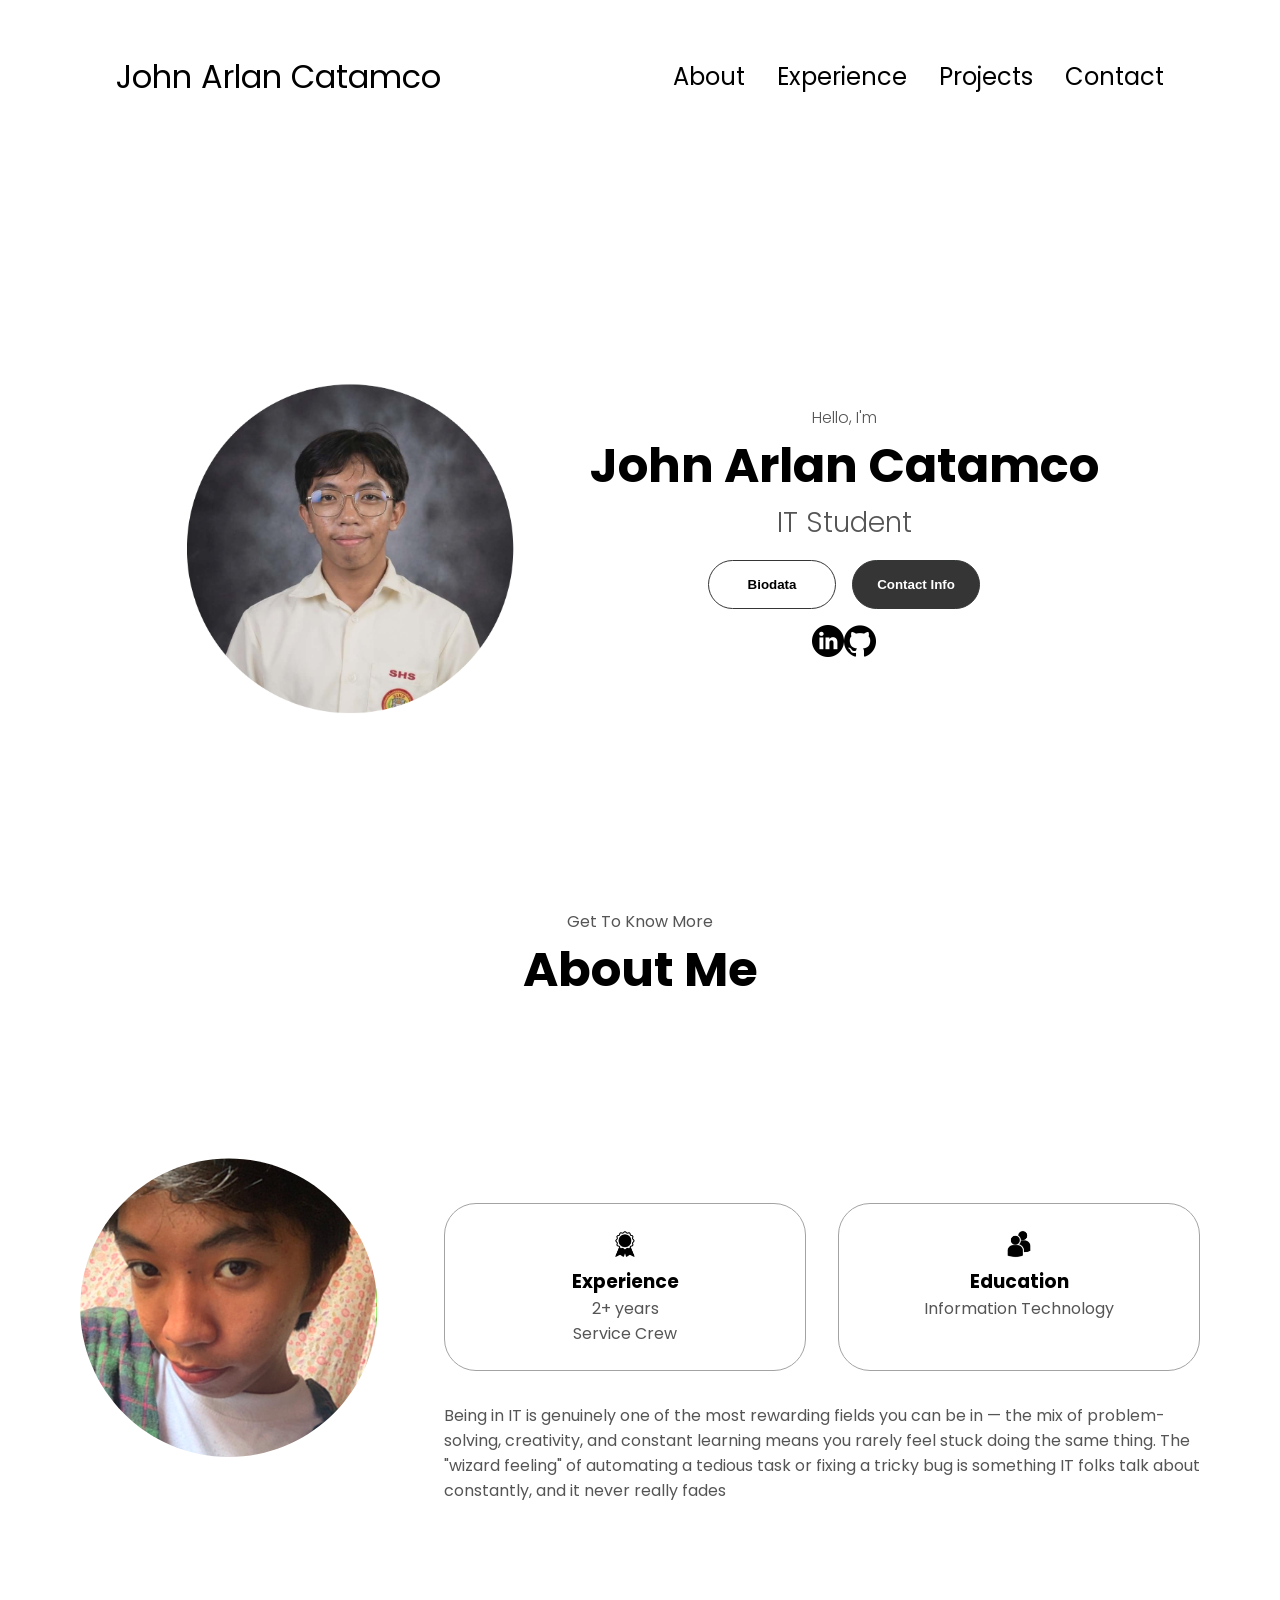
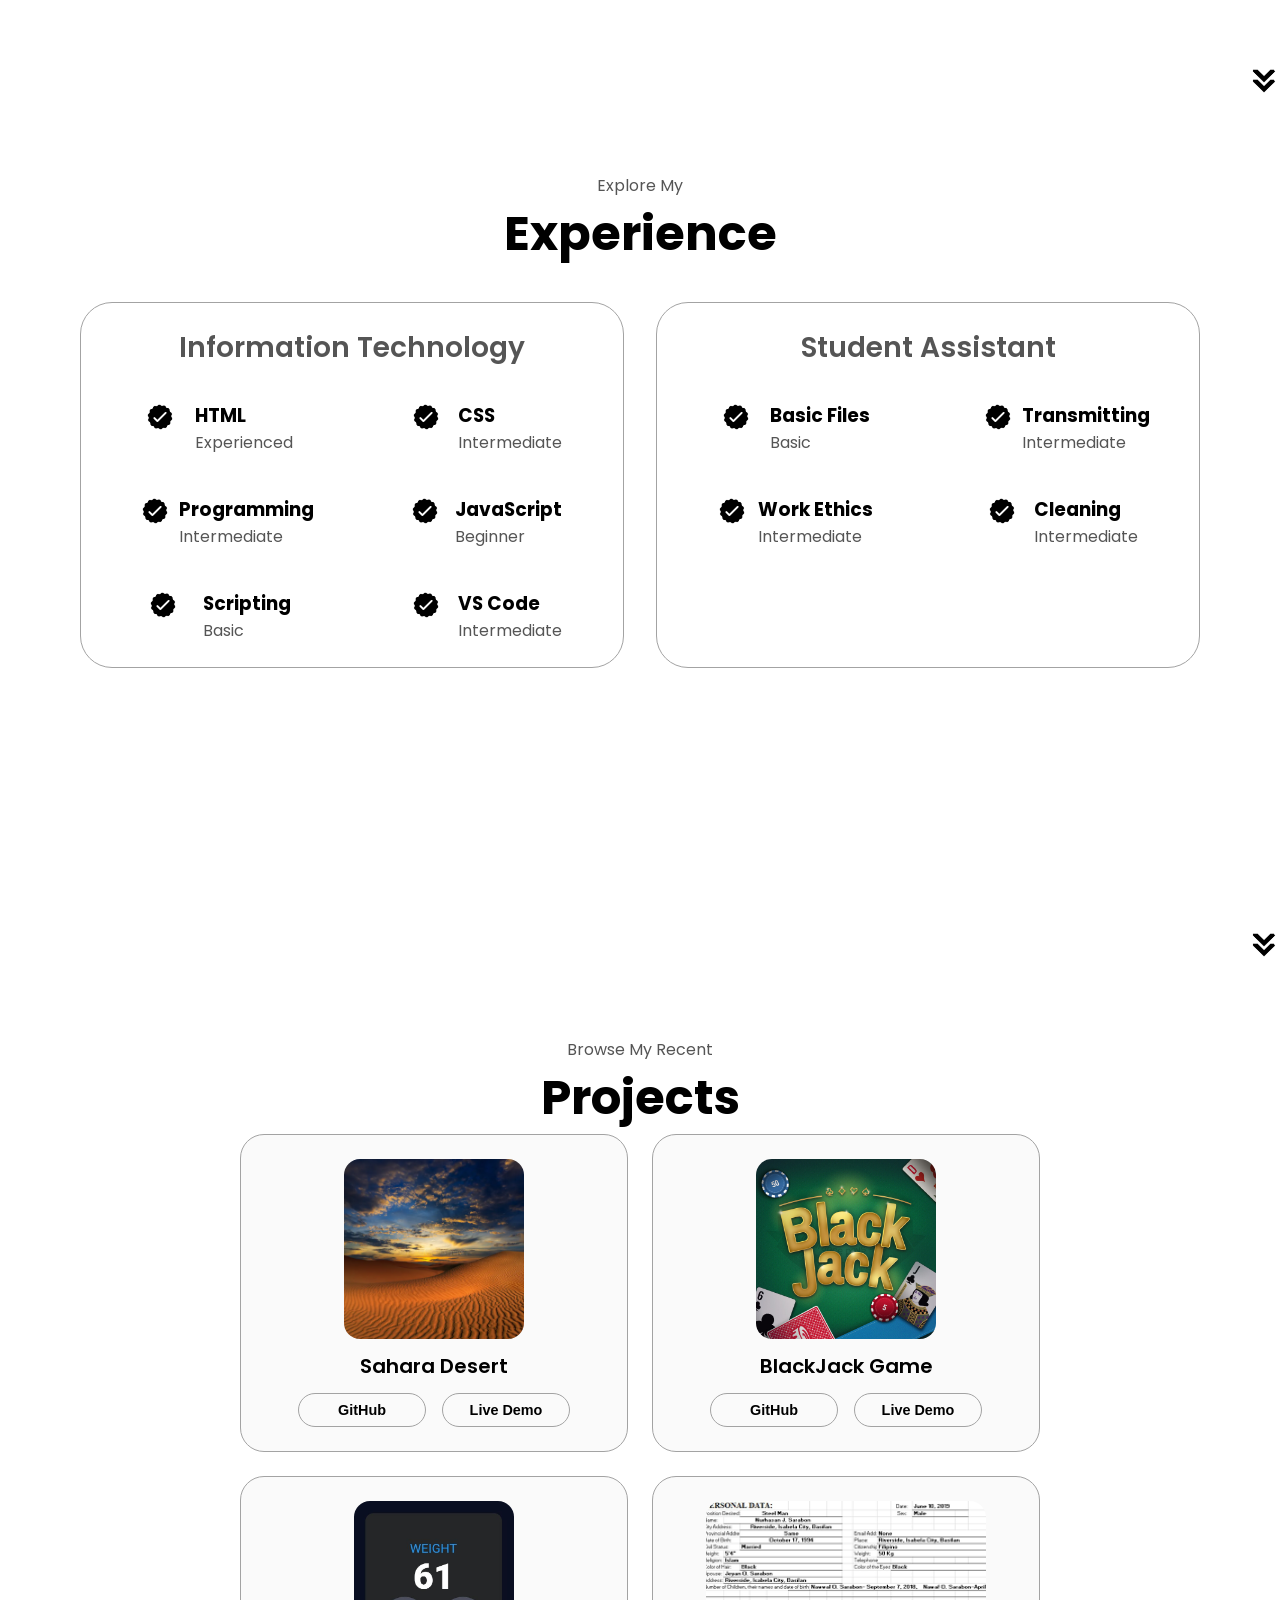
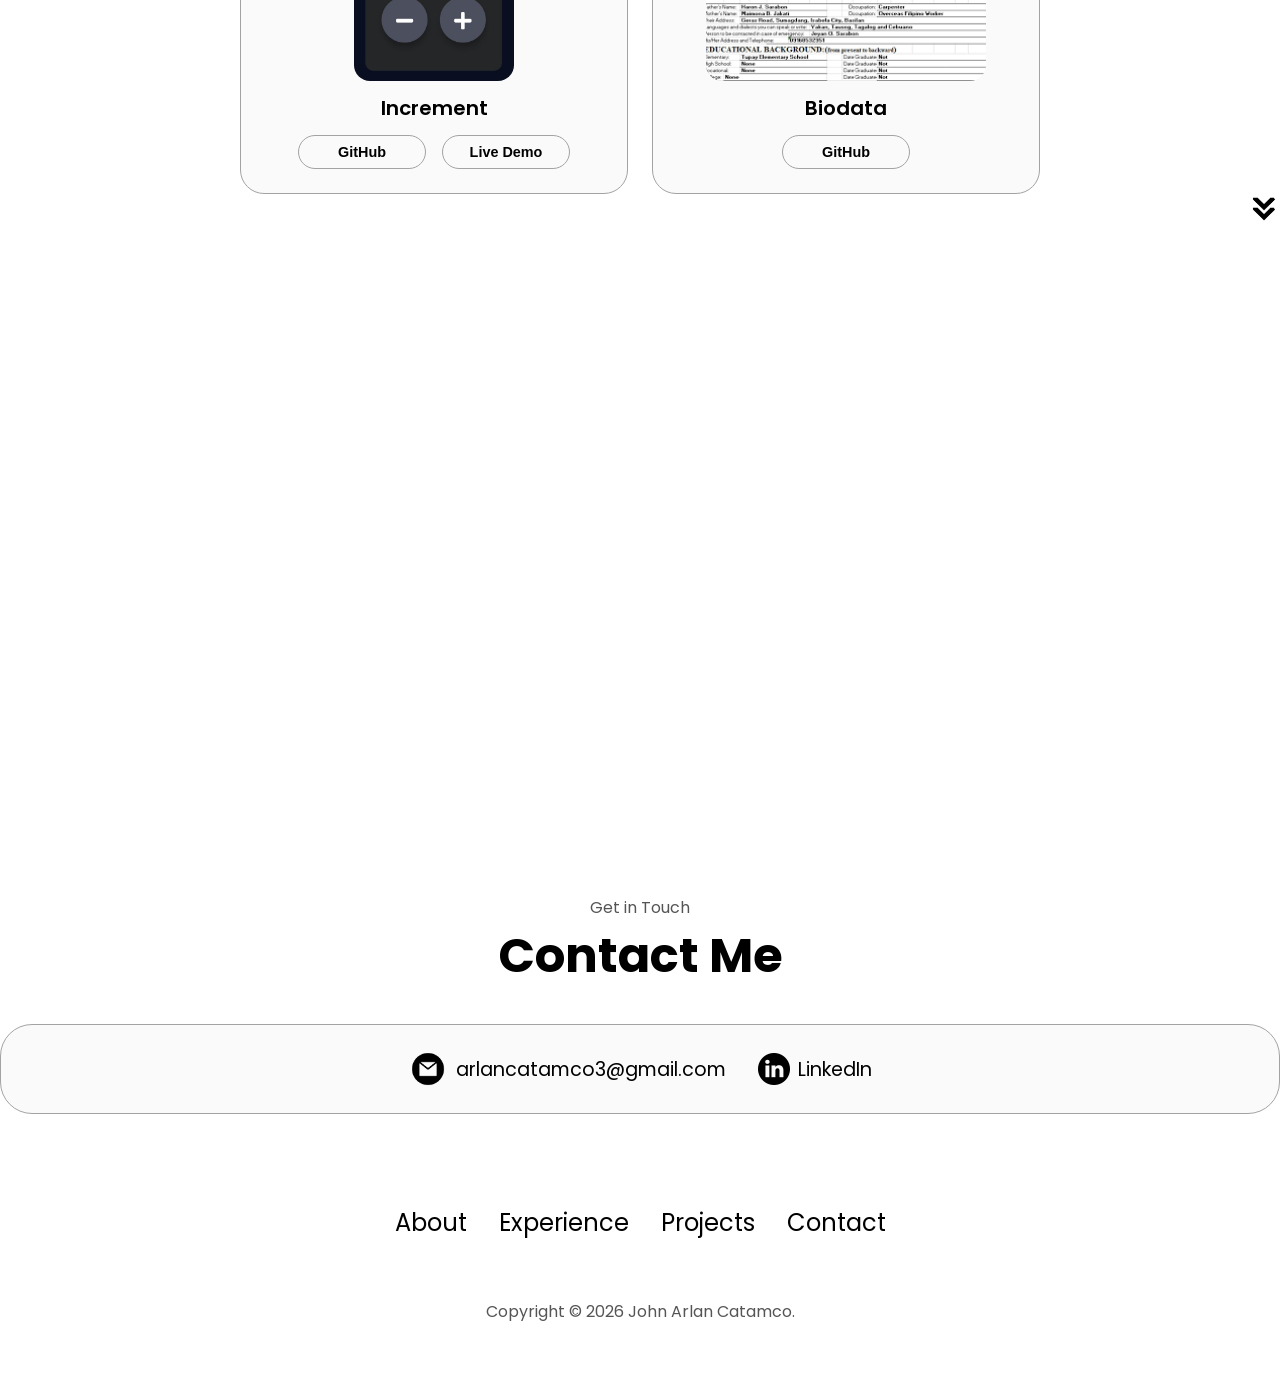
==== index.html @ 0fccc4b4 "finished web" ====
<!DOCTYPE html>
<html lang="en">
  <head>
    <meta charset="UTF-8" />
    <meta http-equiv="X-UA-Compatible" content="IE=edge" />
    <meta name="viewport" content="width=device-width, initial-scale=1.0" />
    <title>My Portfolio</title>
    <link rel="stylesheet" href="style.css" />
    <link rel="stylesheet" href="mediaqueries.css" />
  </head>
  <body>
    <nav id="desktop-nav">
      <div class="logo">John Arlan Catamco</div>
      <div>
        <ul class="nav-links">
          <li><a href="#about">About</a></li>
          <li><a href="#experience">Experience</a></li>
          <li><a href="#projects">Projects</a></li>
          <li><a href="#contact">Contact</a></li>
        </ul>
      </div>
    </nav>
    <nav id="hamburger-nav">
      <div class="logo">John Arlan Catamco</div>
      <div class="hamburger-menu">
        <div class="hamburger-icon" onclick="toggleMenu()">
          <span></span>
          <span></span>
          <span></span>
        </div>
        <div class="menu-links">
          <li><a href="#about" onclick="toggleMenu()">About</a></li>
          <li><a href="#experience" onclick="toggleMenu()">Experience</a></li>
          <li><a href="#projects" onclick="toggleMenu()">Projects</a></li>
          <li><a href="#contact" onclick="toggleMenu()">Contact</a></li>
        </div>
      </div>
    </nav>
    <section id="profile">
      <div class="section__pic-container">
        <img src="./assets/profile-pic.png" alt="John Doe profile picture" />
      </div>
      <div class="section__text">
        <p class="section__text__p1">Hello, I'm</p>
        <h1 class="title">John Arlan Catamco</h1>
        <p class="section__text__p2">IT Student</p>
        <div class="btn-container">
          <button
            class="btn btn-color-2"
            onclick="window.open('./assets/resume-example.pdf')"
          >
            Biodata
          </button>
          <button class="btn btn-color-1" onclick="location.href='./#contact'">
            Contact Info
          </button>
        </div>
        <div id="socials-container">
          <img
            src="./assets/linkedin.png"
            alt="My LinkedIn profile"
            class="icon"
            onclick="location.href='https://linkedin.com/'"
          />
          <img
            src="./assets/github.png"
            alt="My Github profile"
            class="icon"
            onclick="location.href='https://github.com/'" />
        </div>
        </div>
       </section>
    <section id="about">
      <p class="section__text__p1">Get To Know More</p>
      <h1 class="title">About Me</h1>
      <div class="section-container">
        <div class="section__pic-container">
          <img
            src="./assets/about-pic.png"
            alt="Profile picture"
            class="about-pic"
    />
        </div>
        <div class="about-details-container">
          <div class="about-containers">
            <div class="details-container">
              <img
                src="./assets/experience.png"
                alt="Experience icon"
                class="icon"
              />
              <h3>Experience</h3>
              <p>2+ years <br />Service Crew</p>
            </div>
            <div class="details-container">
              <img
                src="./assets/education.png"
                alt="Education icon"
                class="icon"
              />
              <h3>Education</h3>
              <p>Information Technology<br /></p>
            </div>
          </div>
          <div class="text-container">
            <p>
              Being in IT is genuinely one of the most rewarding fields you can be in — the mix of problem-solving, creativity, and constant learning means you rarely feel stuck doing the same thing. The "wizard feeling" of automating a tedious task or fixing a tricky bug is something IT folks talk about constantly, and it never really fades
            </p>
          </div>
        </div>
      </div>
      <img
        src="./assets/arrow.png"
        alt="Arrow icon"
        class="icon arrow"
        onclick="location.href='./#experience'"
      />
   </section>
<section id="experience">
  <p class="section__text__p1">Explore My</p>
  <h1 class="title">Experience</h1>
  <div class="experience-details-container">
    <div class="about-containers">
      <div class="details-container">
        <h2 class="experience-sub-title">Information Technology</h2>
        <div class="article-container">
          <article>
            <img src="./assets/checkmark.png" alt="Experience icon" class="icon" />
            <div><h3>HTML</h3><p>Experienced</p></div>
          </article>
          <article>
            <img src="./assets/checkmark.png" alt="Experience icon" class="icon" />
            <div><h3>CSS</h3><p>Intermediate</p></div>
          </article>
          <article>
            <img src="./assets/checkmark.png" alt="Experience icon" class="icon" />
            <div><h3>Programming</h3><p>Intermediate</p></div>
          </article>
          <article>
            <img src="./assets/checkmark.png" alt="Experience icon" class="icon" />
            <div><h3>JavaScript</h3><p>Beginner</p></div>
          </article>
          <article>
            <img src="./assets/checkmark.png" alt="Experience icon" class="icon" />
            <div><h3>Scripting</h3><p>Basic</p></div>
          </article>
          <article>
            <img src="./assets/checkmark.png" alt="Experience icon" class="icon" />
            <div><h3>VS Code</h3><p>Intermediate</p></div>
          </article>
        </div>
      </div>
      <div class="details-container">
        <h2 class="experience-sub-title">Student Assistant</h2>
        <div class="article-container">
          <article>
            <img src="./assets/checkmark.png" alt="Experience icon" class="icon" />
            <div><h3>Basic Files</h3><p>Basic</p></div>
          </article>
          <article>
            <img src="./assets/checkmark.png" alt="Experience icon" class="icon" />
            <div><h3>Transmitting</h3><p>Intermediate</p></div>
          </article>
          <article>
            <img src="./assets/checkmark.png" alt="Experience icon" class="icon" />
            <div><h3>Work Ethics</h3><p>Intermediate</p></div>
          </article>
          <article>
            <img src="./assets/checkmark.png" alt="Experience icon" class="icon" />
            <div><h3>Cleaning</h3><p>Intermediate</p></div>
          </article>
        </div>
      </div>
    </div>
  </div>
  <img
    src="./assets/arrow.png"
    alt="Arrow icon"
    class="icon arrow"
    onclick="location.href='./#projects'"
  />
</section>

<section id="projects">
    <p class="section__text__p1">Browse My Recent</p>
    <h1 class="title">Projects</h1>
    <div class="experience-details-container">
      <div class="about-containers">

        <!-- Project 1 -->
        <div class="details-container color-container">
          <div class="article-container">
            <img src="./assets/project-1.png" alt="Sahara Desert" class="project-img" />
          </div>
          <h2 class="experience-sub-title project-title">Sahara Desert</h2>
          <div class="btn-container">
            <button class="btn btn-color-2 project-btn" onclick="window.open('https://github.com/arlancatamco-commits/sahara-html')">
              GitHub
            </button>
            <button class="btn btn-color-2 project-btn" onclick="window.open('https://fluffy-monstera-31f4c3.netlify.app/')">
              Live Demo
            </button>
          </div>
        </div>

        <!-- Project 2 -->
        <div class="details-container color-container">
          <div class="article-container">
            <img src="./assets/project-2.png" alt="Project 2" class="project-img" />
          </div>
          <h2 class="experience-sub-title project-title">BlackJack Game</h2>
          <div class="btn-container">
            <button class="btn btn-color-2 project-btn" onclick="window.open('https://github.com/arlancatamco-commits/black-jack-html')">
              GitHub
            </button>
            <button class="btn btn-color-2 project-btn" onclick="window.open('https://chimerical-stardust-5b5863.netlify.app/')">
              Live Demo
            </button>
          </div>
        </div>

        <!-- Project 3 -->
        <div class="details-container color-container">
          <div class="article-container">
            <img src="./assets/project-3.png" alt="Project 3" class="project-img" />
          </div>
          <h2 class="experience-sub-title project-title">Increment</h2>
          <div class="btn-container">
            <button class="btn btn-color-2 project-btn" onclick="window.open('https://github.com/arlancatamco-commits/incremental-html')">
              GitHub
            </button>
            <button class="btn btn-color-2 project-btn" onclick="window.open('https://genuine-phoenix-9b6aa0.netlify.app/')">
              Live Demo
            </button>
          </div>
        </div>

        <!-- Project 4 -->
        <div class="details-container color-container">
          <div class="article-container">
            <img src="./assets/project-4.png" alt="Sahara Desert Copy" class="project-img" />
          </div>
          <h2 class="experience-sub-title project-title">Biodata</h2>
          <div class="btn-container">
            <button class="btn btn-color-2 project-btn" onclick="window.open('https://github.com/arlancatamco-commits/mybiodata-html')">
              GitHub
            </button>
      </div>
    </div>
    <img src="./assets/arrow.png" alt="Arrow icon" class="icon arrow" onclick="location.href='./#contact'" />
  </section>

  <!-- CONTACT SECTION -->
  <section id="contact">
  </section>
    <p class="section__text__p1">Get in Touch</p>
    <h1 class="title">Contact Me</h1>
    <div class="contact-info-upper-container">
      <div class="contact-info-container">
        <img src="./assets/email.png" alt="Email icon" class="icon contact-icon email-icon" />
        <p><a href="mailto:arlancatamco3@gmail.com">arlancatamco3@gmail.com</a></p>
      </div>
      <div class="contact-info-container">
        <img src="./assets/linkedin.png" alt="LinkedIn icon" class="icon contact-icon" />
        <p><a href="https://www.linkedin.com" target="_blank" rel="noopener noreferrer">LinkedIn</a></p>
      </div>
    </div>
  </section>

  <!-- FOOTER -->
  <footer>
    <nav>
      <div class="nav-links-container">
        <ul class="nav-links">
          <li><a href="#about">About</a></li>
          <li><a href="#experience">Experience</a></li>
          <li><a href="#projects">Projects</a></li>
          <li><a href="#contact">Contact</a></li>
        </ul>
      </div>
    </nav>
    <p>Copyright &#169; 2026 John Arlan Catamco.</p>
  </footer>

  <script src="script.js"></script>
</body>
</html>
---- style.css ----
/* GENERAL */

@import url("https://fonts.googleapis.com/css2?family=Poppins:wght@300;400;500;600&display=swap");

* {
  margin: 0;
  padding: 0;
  box-sizing: border-box; /* Added to keep paddings from breaking layouts */
}

body {
  font-family: "Poppins", sans-serif;
}

html {
  scroll-behavior: smooth;
}

p {
  color: rgb(85, 85, 85);
}

/* TRANSITION */

a,
.btn {
  transition: all 300ms ease;
}

/* DESKTOP NAV */

nav,
.nav-links {
  display: flex;
}

nav {
  justify-content: space-around;
  align-items: center;
  height: 17vh;
}

.nav-links {
  gap: 2rem;
  list-style: none;
  font-size: 1.5rem;
}

a {
  color: black;
  text-decoration: none;
}

a:hover {
  color: grey;
  text-decoration: underline;
  text-underline-offset: 1rem;
  text-decoration-color: rgb(181, 181, 181);
}

.logo {
  font-size: 2rem;
}

.logo:hover {
  cursor: default;
}

/* HAMBURGER MENU */

#hamburger-nav {
  display: none;
}

.hamburger-menu {
  position: relative;
  display: inline-block;
}

.hamburger-icon {
  display: flex;
  flex-direction: column;
  justify-content: space-between;
  height: 24px;
  width: 30px;
  cursor: pointer;
}

.hamburger-icon span {
  width: 100%;
  height: 2px;
  background-color: black;
  transition: all 0.3s ease-in-out;
}

.menu-links {
  position: absolute;
  top: 100%;
  right: 0;
  background-color: white;
  width: fit-content;
  max-height: 0;
  overflow: hidden;
  transition: all 0.3s ease-in-out;
}

.menu-links a {
  display: block;
  padding: 10px;
  text-align: center;
  font-size: 1.5rem;
  color: black;
  text-decoration: none;
  transition: all 0.3s ease-in-out;
}

.menu-links li {
  list-style: none;
}

.menu-links.open {
  max-height: 300px;
}

.hamburger-icon.open span:first-child {
  transform: rotate(45deg) translate(10px, 5px);
}

.hamburger-icon.open span:nth-child(2) {
  opacity: 0;
}

.hamburger-icon.open span:last-child {
  transform: rotate(-45deg) translate(10px, -5px);
}

/* SECTIONS */

section {
  padding-top: 4vh;
  height: 96vh;
  margin: 0 5rem;
  min-height: fit-content;
}

.section-container {
  display: flex;
  gap: 4rem;
  height: 80%;
}

/* PROFILE SECTION */

#profile {
  display: flex;
  justify-content: center;
  gap: 0.5rem;
  height: 80vh;
}

.section__pic-container {
  display: flex;
  height: 400px;
  width: 400px;
  margin: auto 0;
}

.section__text {
  align-self: center;
  text-align: center;
}

.section__text p {
  font-weight: 300;
}

.section__text__p1 {
  text-align: center;
}

.section__text__p2 {
  font-size: 1.75rem;
  margin-bottom: 1rem;
}

.title {
  font-size: 3rem;
  text-align: center;
}

#socials-container {
  display: flex;
  justify-content: center;
  margin-top: 1rem;
}

/* ICONS */

.icon {
  cursor: pointer;
  height: 2rem;
}

/* BUTTONS */

.btn-container {
  display: flex;
  justify-content: center;
  gap: 1rem;
}

.btn {
  font-weight: 600;
  padding: 1rem;
  width: 8rem;
  border-radius: 2rem;
  border: none; /* Resets default browser styles */
}

.btn-color-1,
.btn-color-2 {
  border: 0.1rem solid rgb(52, 53, 53);
}

.btn-color-1:hover,
.btn-color-2:hover {
  cursor: pointer;
}

.btn-color-1,
.btn-color-2:hover {
  background: rgb(53, 53, 53);
  color: white;
}

.btn-color-1:hover {
  background: rgb(0, 0, 0);
}

.btn-color-2 {
  background: none;
}

.btn-color-2:hover {
  border: rgb(255, 255, 255) solid;
}

/* ABOUT SECTION */

#about {
  position: relative;
}

.about-containers {
  gap: 2rem;
  margin-bottom: 2rem;
  margin-top: 2rem;
}

.about-details-container {
  justify-content: center;
  flex-direction: column;
}

.about-containers,
.about-details-container {
  display: flex;
}

.about-pic {
  border-radius: 2rem;
}

.arrow {
  position: absolute;
  right: -5rem;
  bottom: 2.5rem;
}

.details-container {
  padding: 1.5rem;
  flex: 1;
  background: white;
  border-radius: 2rem;
  border: rgb(163, 163, 163) 0.1rem solid;
  text-align: center;
}

/* EXPERIENCE SECTION */

#experience {
  position: relative;
}

#experience .about-containers {
  display: flex; /* Safeguards experience columns from inheriting the project grid */
}

.experience-sub-title {
  color: rgb(85, 85, 85);
  font-weight: 600;
  font-size: 1.75rem;
  margin-bottom: 2rem;
}

.experience-details-container {
  display: flex;
  justify-content: center;
  flex-direction: column;
}

.article-container {
  display: flex;
  text-align: initial;
  flex-wrap: wrap;
  flex-direction: row;
  gap: 2.5rem;
  justify-content: space-around;
}

article {
  display: flex;
  width: 10rem;
  justify-content: space-around;
  gap: 0.5rem;
}

article .icon {
  cursor: default;
}

/* PROJECTS SECTION */

#projects {
  position: relative;
}

/* Fixed selector: Isolated grid structure explicitly to the projects grid block */
#projects .about-containers {
  display: grid;
  grid-template-columns: repeat(2, 1fr); 
  gap: 1.5rem;                          
  width: 100%;
  max-width: 800px;                      
  margin: 0 auto;                        
}

.color-container {
  border-color: rgb(163, 163, 163);
  border-style: solid; 
  border-width: 1px;   
  background: rgb(250, 250, 250);
  padding: 1.5rem;                       
  border-radius: 1.5rem;
  display: flex;
  flex-direction: column;
  align-items: center;
}

.project-img {
  border-radius: 1rem;
  width: 100%;
  max-width: 280px;                      
  height: 180px;                         
  object-fit: cover;                     
}

.project-title {
  margin: 0.75rem 0;
  font-size: 1.25rem;                     
  color: black;
  text-align: center;
}

.project-btn {
  font-size: 0.9rem;                      
  padding: 0.5rem 1rem;                  
  color: black;
  border-color: rgb(163, 163, 163);
  cursor: pointer;
}

/* Mobile Friendly layout shift */
@media screen and (max-width: 600px) {
  #projects .about-containers {
    grid-template-columns: 1fr;
    padding: 0 1rem;
  }
}

/* CONTACT */

#contact {
  display: flex;
  justify-content: center;
  flex-direction: column;
  height: 70vh;
}

.contact-info-upper-container {
  display: flex;
  justify-content: center;
  border-radius: 2rem;
  border: rgb(163, 163, 163) 0.1rem solid;
  background: rgb(250, 250, 250); /* Fixed missing 'rgb' syntax issue */
  margin: 2rem auto;
  padding: 0.5rem;
}

.contact-info-container {
  display: flex;
  align-items: center;
  justify-content: center;
  gap: 0.5rem;
  margin: 1rem;
}

.contact-info-container p {
  font-size: larger;
}

.contact-icon {
  cursor: default;
}

.email-icon {
  height: 2.5rem;
}

/* FOOTER SECTION */

footer {
  height: 26vh;
  margin: 0 1rem;
}

footer p {
  text-align: center;
}
---- mediaqueries.css ----
@media screen and (max-width: 1100px) {
  #desktop-nav {
    display: none;
  }
  #hamburger-nav {
    display: flex;
  }

}
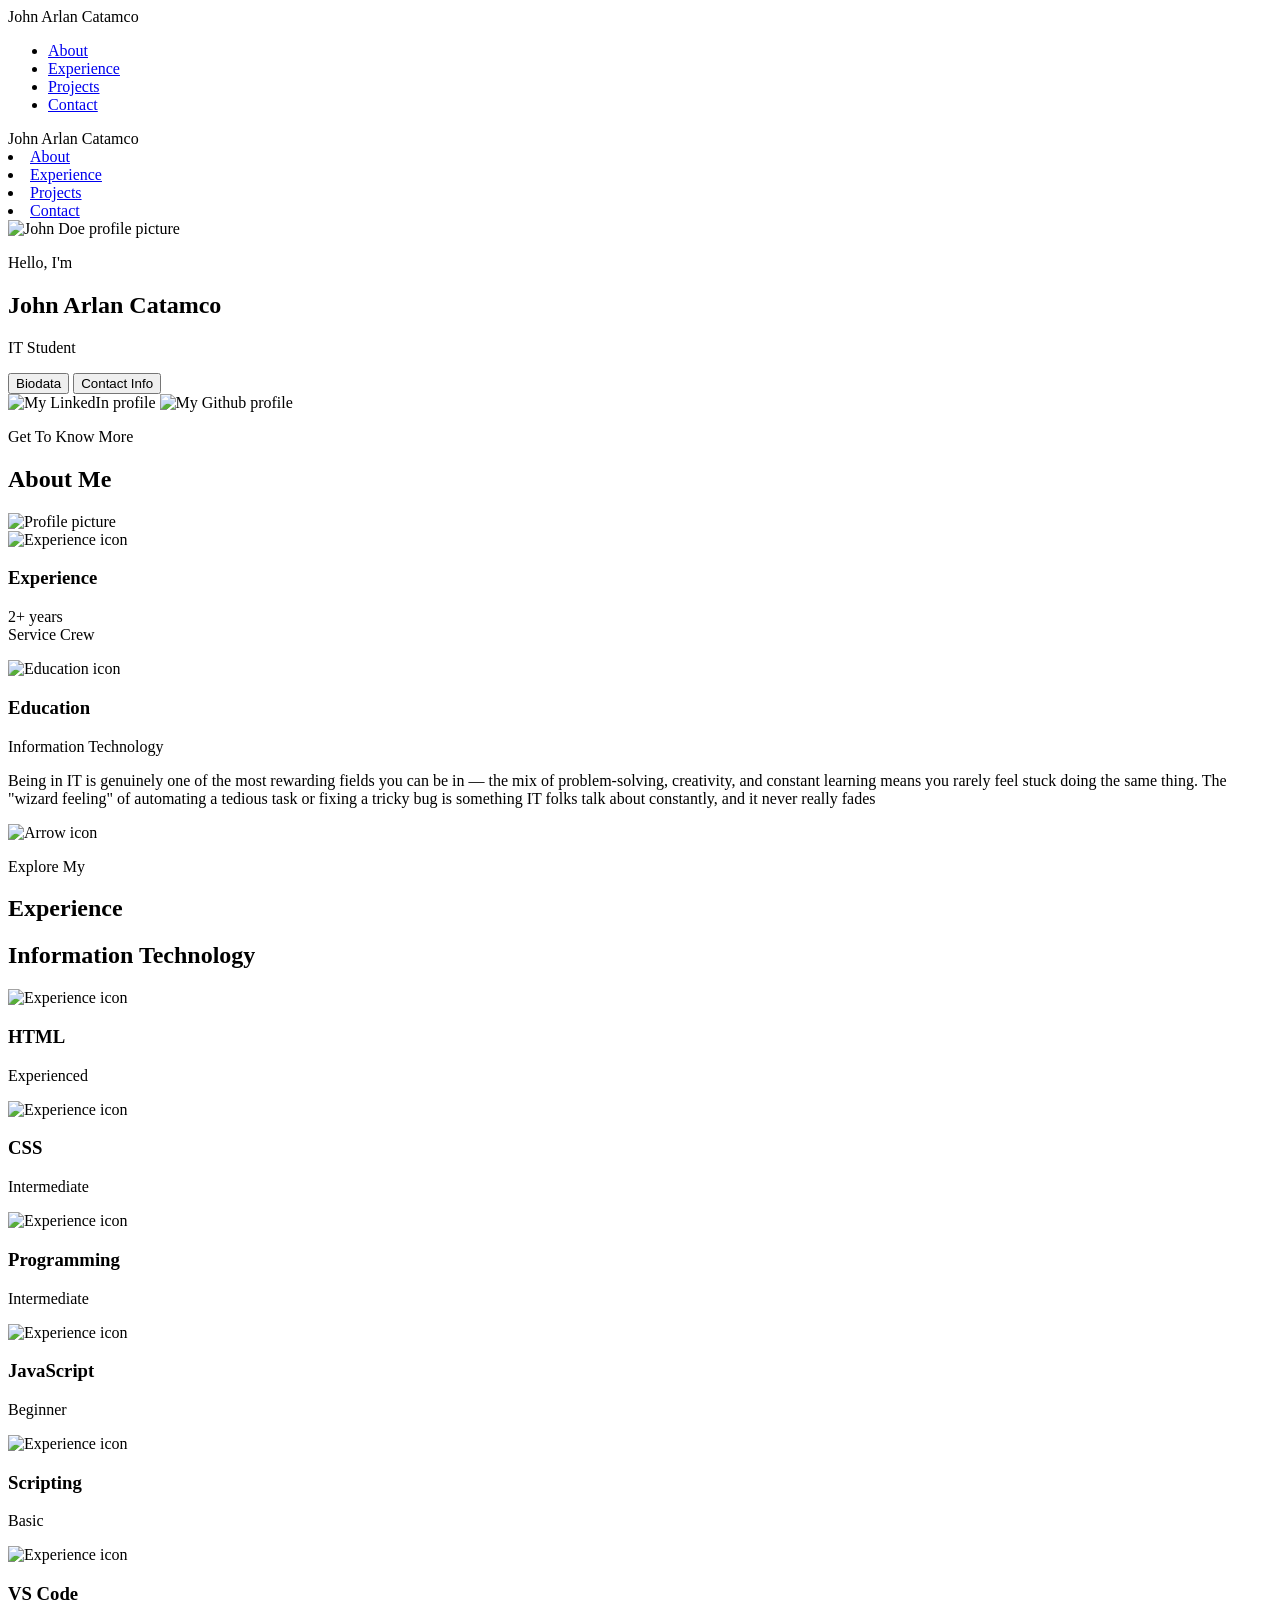
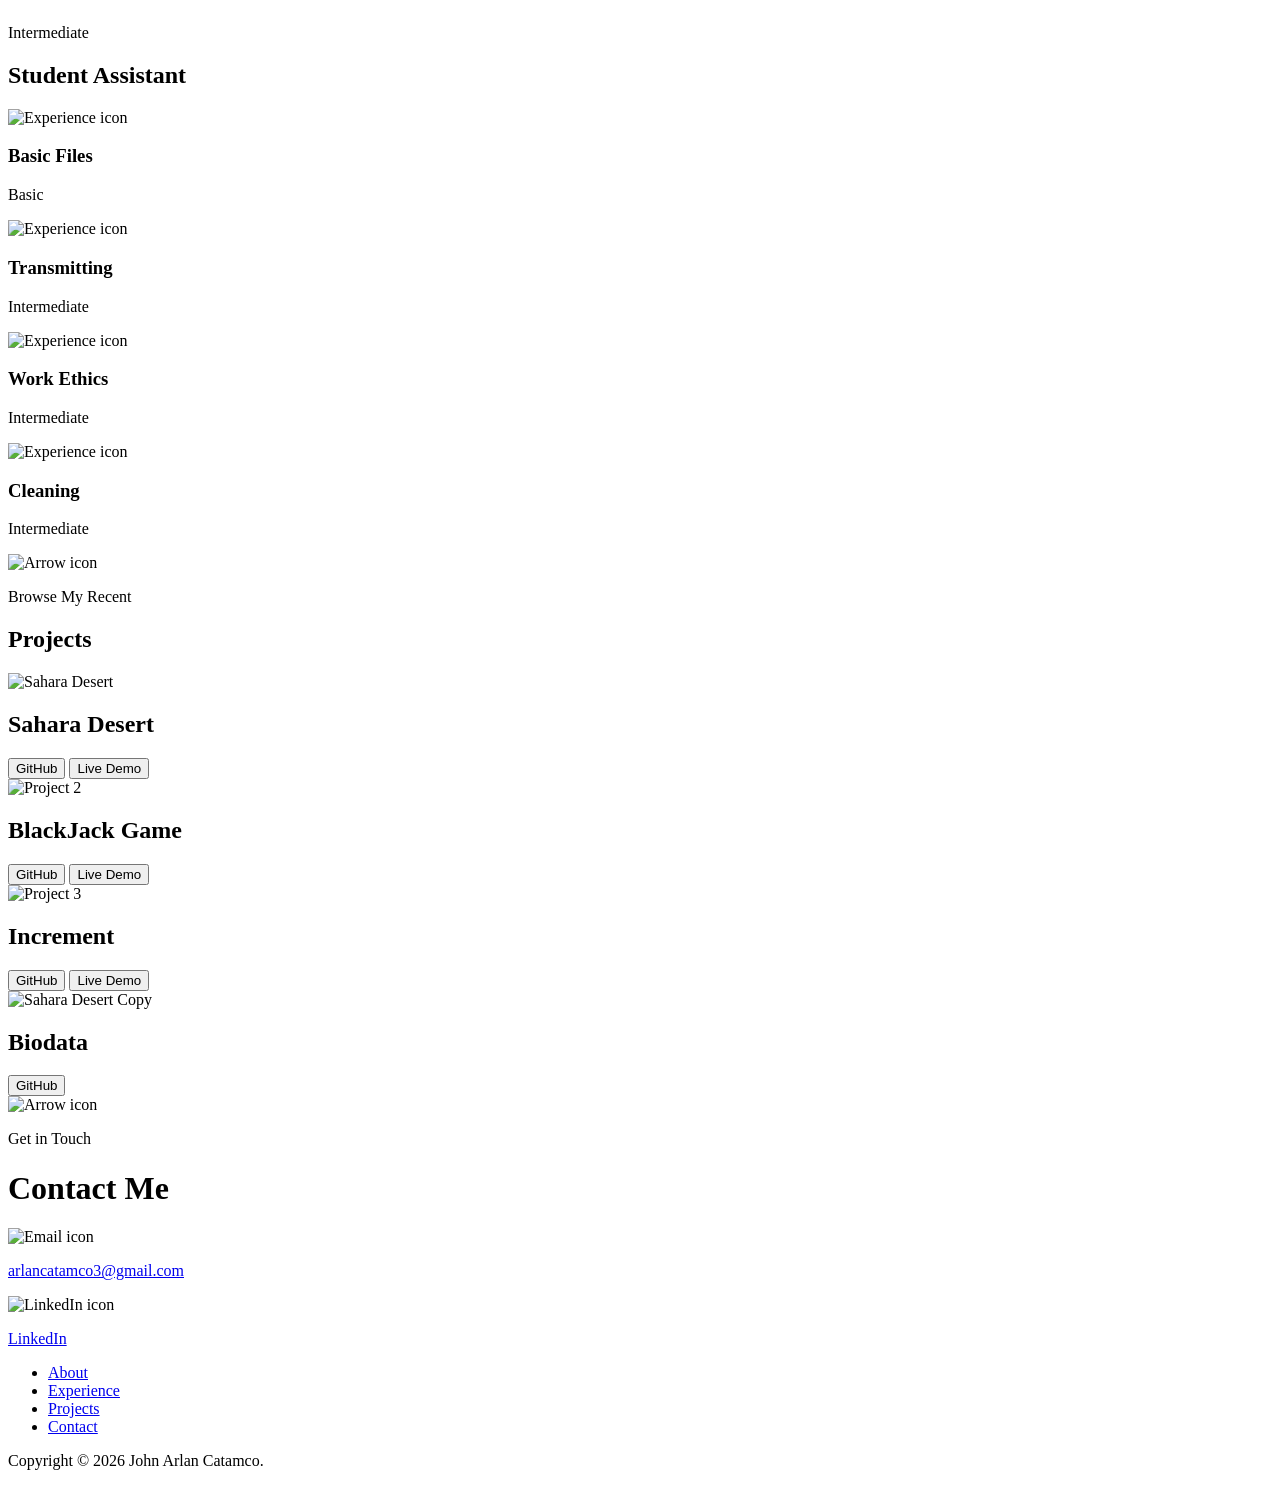
==== commit 503f63b8: "fixed website" ====
--- a/index.html
+++ b/index.html
@@ -197,7 +197,7 @@
             <button class="btn btn-color-2 project-btn" onclick="window.open('https://github.com/arlancatamco-commits/sahara-html')">
               GitHub
             </button>
-            <button class="btn btn-color-2 project-btn" onclick="window.open('https://fluffy-monstera-31f4c3.netlify.app/')">
+            <button class="btn btn-color-2 project-btn" onclick="window.open('https://sahara-html.vercel.app/')">
               Live Demo
             </button>
           </div>
@@ -213,7 +213,7 @@
             <button class="btn btn-color-2 project-btn" onclick="window.open('https://github.com/arlancatamco-commits/black-jack-html')">
               GitHub
             </button>
-            <button class="btn btn-color-2 project-btn" onclick="window.open('https://chimerical-stardust-5b5863.netlify.app/')">
+            <button class="btn btn-color-2 project-btn" onclick="window.open('https://black-jack-html.vercel.app/')">
               Live Demo
             </button>
           </div>
@@ -229,7 +229,7 @@
             <button class="btn btn-color-2 project-btn" onclick="window.open('https://github.com/arlancatamco-commits/incremental-html')">
               GitHub
             </button>
-            <button class="btn btn-color-2 project-btn" onclick="window.open('https://genuine-phoenix-9b6aa0.netlify.app/')">
+            <button class="btn btn-color-2 project-btn" onclick="window.open('https://incremental-html.vercel.app/')">
               Live Demo
             </button>
           </div>
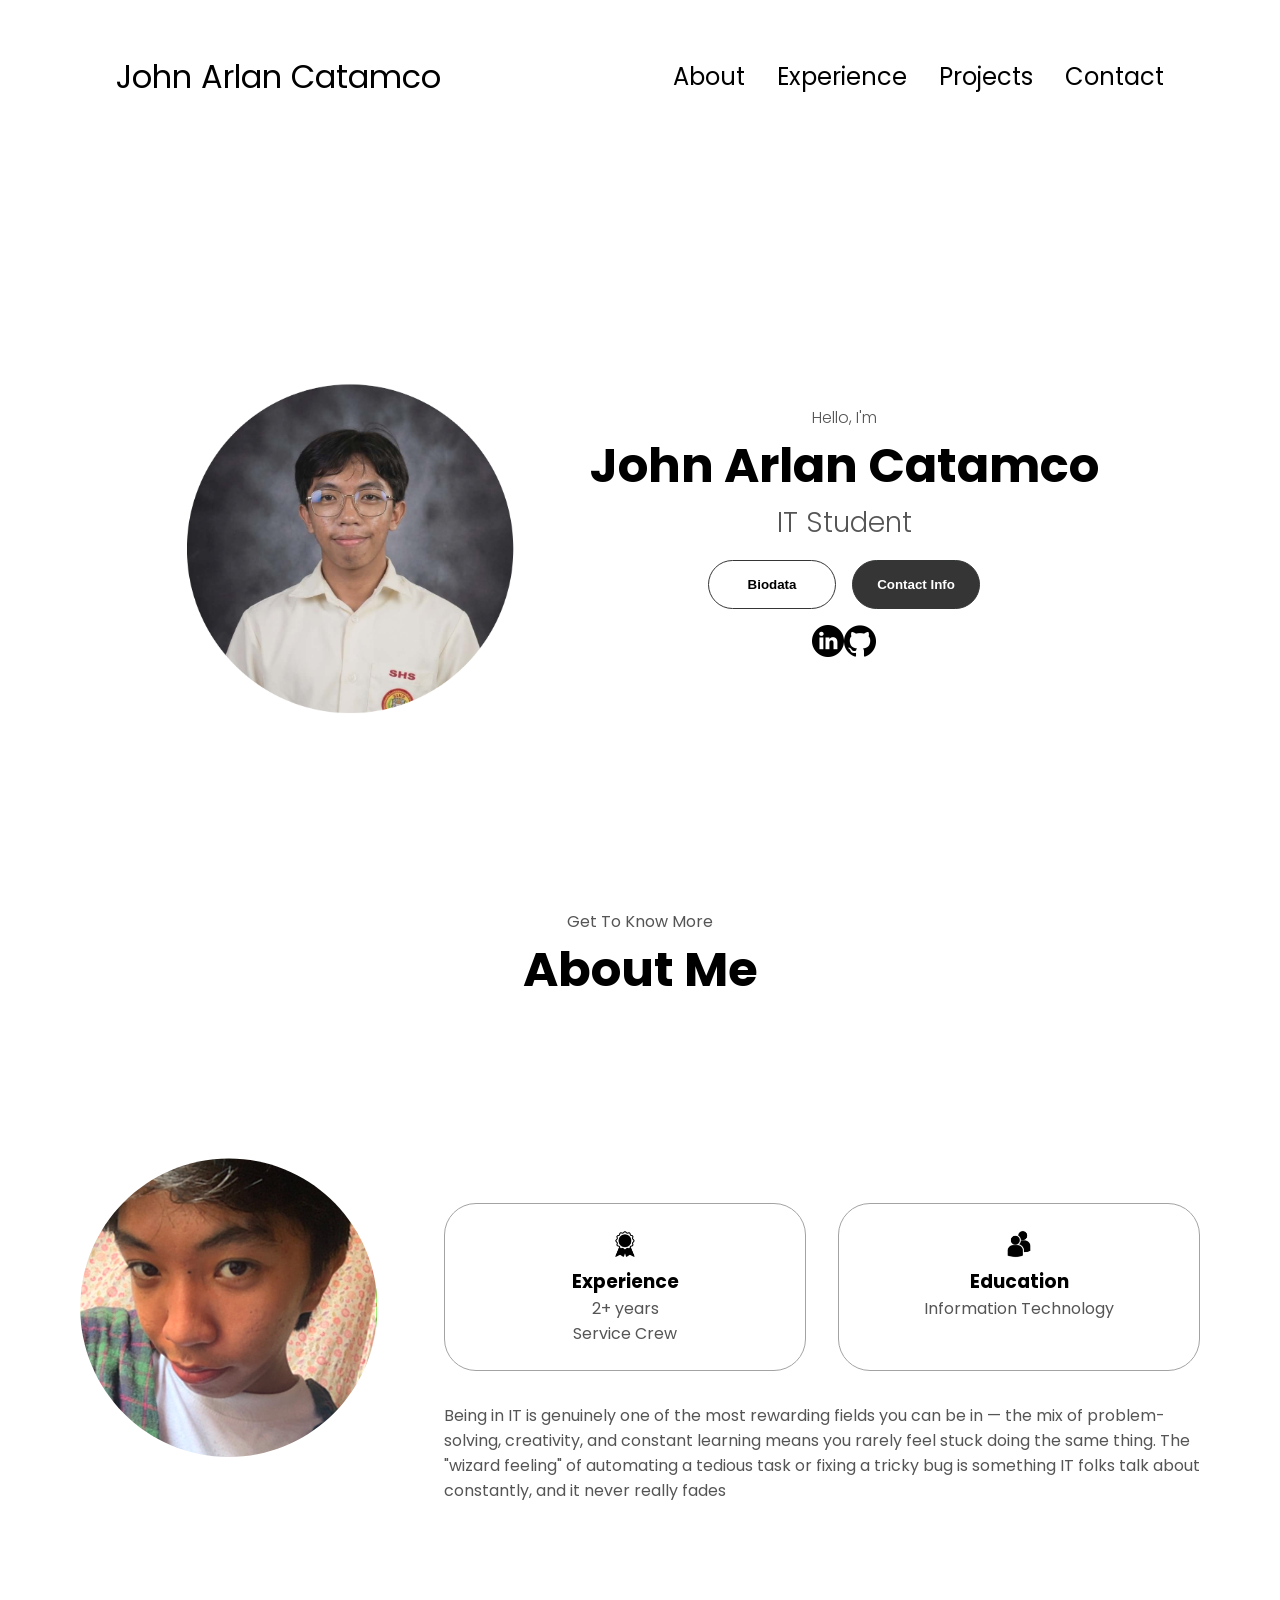
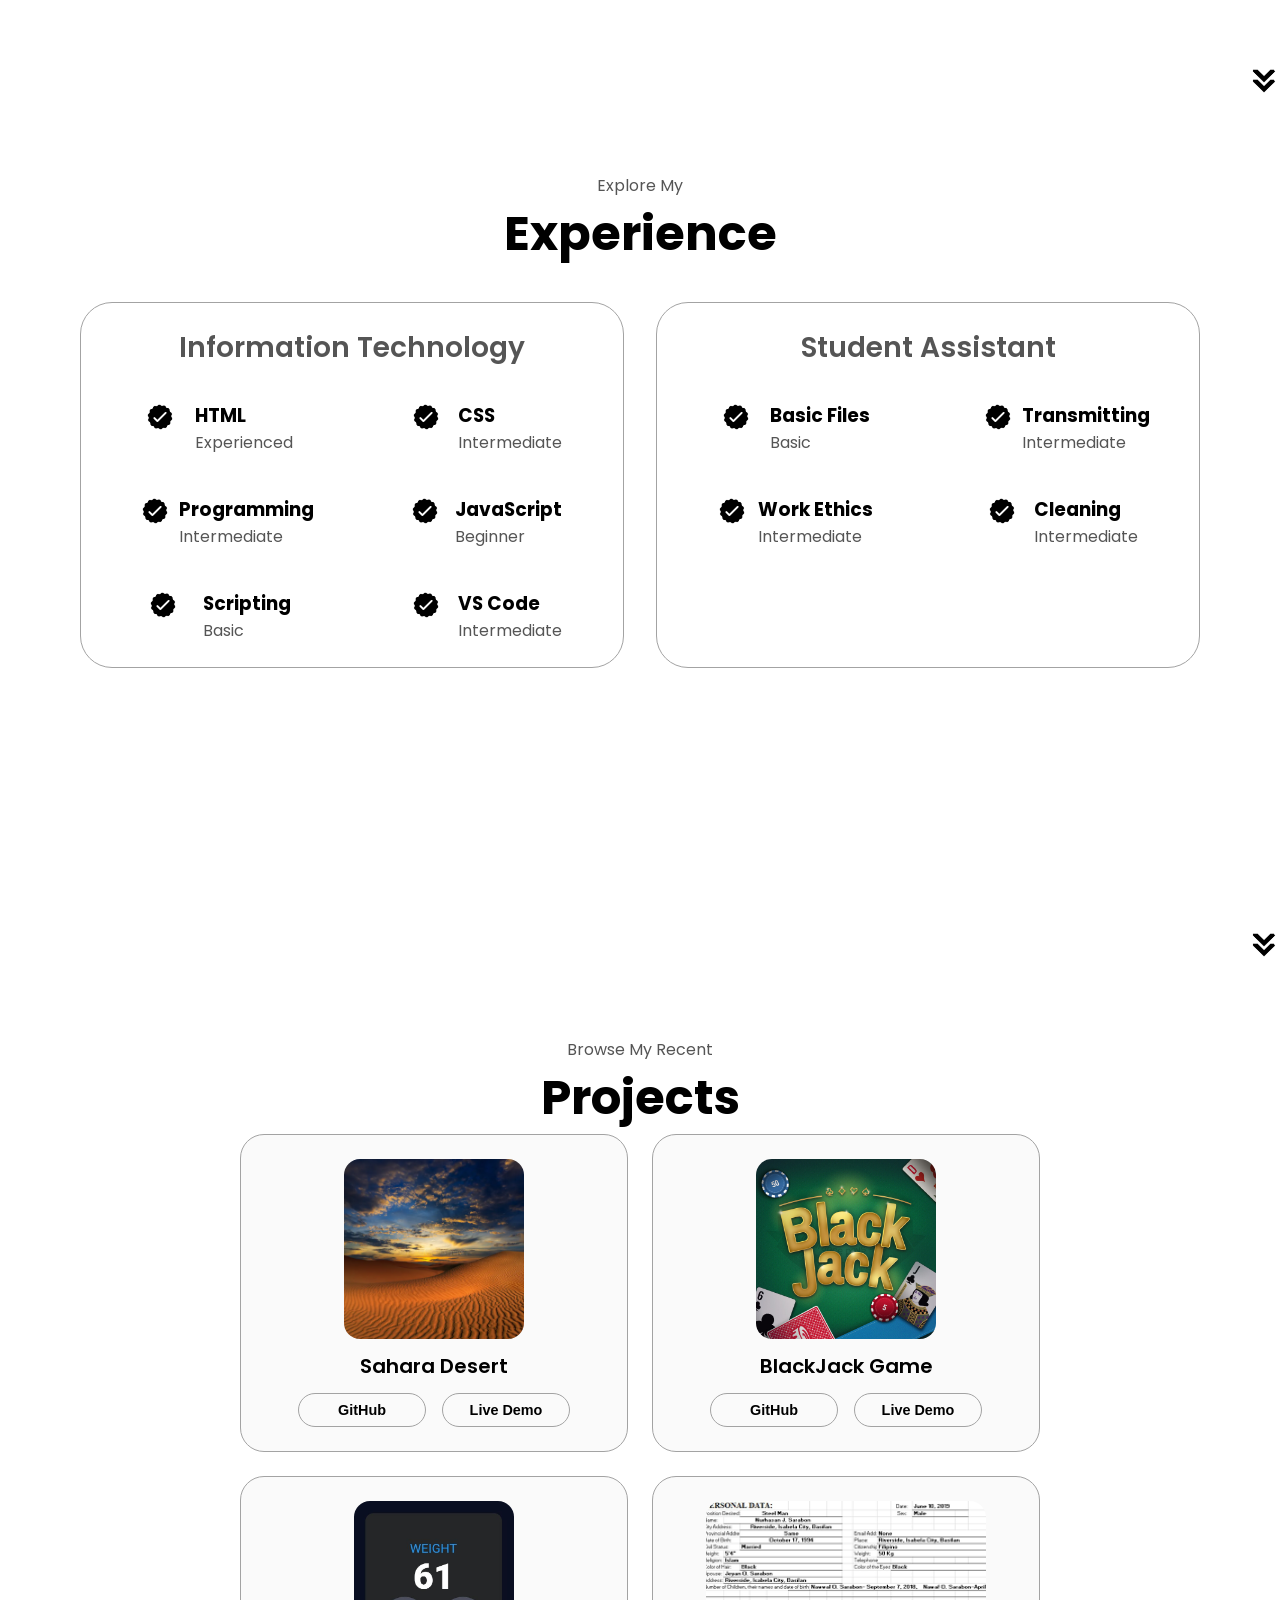
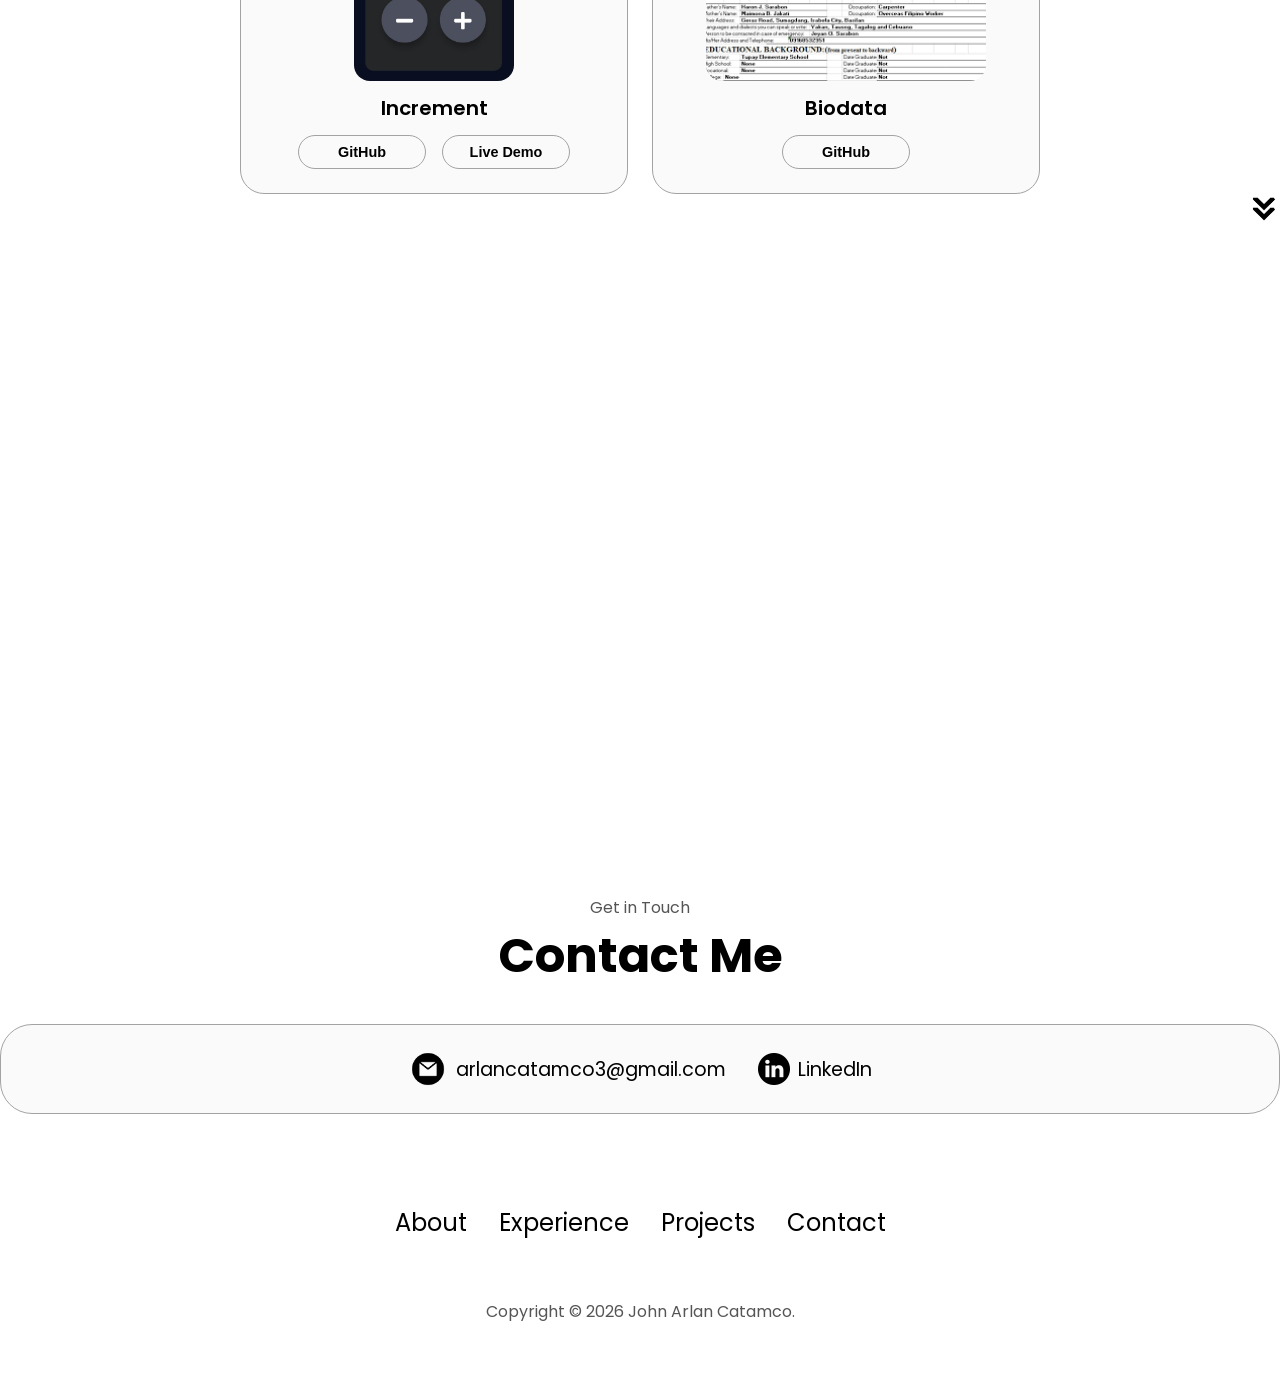
==== commit 78d07add: "Update index.html" ====
--- a/index.html
+++ b/index.html
@@ -250,7 +250,7 @@
     <img src="./assets/arrow.png" alt="Arrow icon" class="icon arrow" onclick="location.href='./#contact'" />
   </section>
 
-  <!-- CONTACT SECTION -->
+
   <section id="contact">
   </section>
     <p class="section__text__p1">Get in Touch</p>
--- a/style.css
+++ b/style.css
@@ -0,0 +1,439 @@
+/* GENERAL */
+
+@import url("https://fonts.googleapis.com/css2?family=Poppins:wght@300;400;500;600&display=swap");
+
+* {
+  margin: 0;
+  padding: 0;
+  box-sizing: border-box; /* Added to keep paddings from breaking layouts */
+}
+
+body {
+  font-family: "Poppins", sans-serif;
+}
+
+html {
+  scroll-behavior: smooth;
+}
+
+p {
+  color: rgb(85, 85, 85);
+}
+
+/* TRANSITION */
+
+a,
+.btn {
+  transition: all 300ms ease;
+}
+
+/* DESKTOP NAV */
+
+nav,
+.nav-links {
+  display: flex;
+}
+
+nav {
+  justify-content: space-around;
+  align-items: center;
+  height: 17vh;
+}
+
+.nav-links {
+  gap: 2rem;
+  list-style: none;
+  font-size: 1.5rem;
+}
+
+a {
+  color: black;
+  text-decoration: none;
+}
+
+a:hover {
+  color: grey;
+  text-decoration: underline;
+  text-underline-offset: 1rem;
+  text-decoration-color: rgb(181, 181, 181);
+}
+
+.logo {
+  font-size: 2rem;
+}
+
+.logo:hover {
+  cursor: default;
+}
+
+/* HAMBURGER MENU */
+
+#hamburger-nav {
+  display: none;
+}
+
+.hamburger-menu {
+  position: relative;
+  display: inline-block;
+}
+
+.hamburger-icon {
+  display: flex;
+  flex-direction: column;
+  justify-content: space-between;
+  height: 24px;
+  width: 30px;
+  cursor: pointer;
+}
+
+.hamburger-icon span {
+  width: 100%;
+  height: 2px;
+  background-color: black;
+  transition: all 0.3s ease-in-out;
+}
+
+.menu-links {
+  position: absolute;
+  top: 100%;
+  right: 0;
+  background-color: white;
+  width: fit-content;
+  max-height: 0;
+  overflow: hidden;
+  transition: all 0.3s ease-in-out;
+}
+
+.menu-links a {
+  display: block;
+  padding: 10px;
+  text-align: center;
+  font-size: 1.5rem;
+  color: black;
+  text-decoration: none;
+  transition: all 0.3s ease-in-out;
+}
+
+.menu-links li {
+  list-style: none;
+}
+
+.menu-links.open {
+  max-height: 300px;
+}
+
+.hamburger-icon.open span:first-child {
+  transform: rotate(45deg) translate(10px, 5px);
+}
+
+.hamburger-icon.open span:nth-child(2) {
+  opacity: 0;
+}
+
+.hamburger-icon.open span:last-child {
+  transform: rotate(-45deg) translate(10px, -5px);
+}
+
+/* SECTIONS */
+
+section {
+  padding-top: 4vh;
+  height: 96vh;
+  margin: 0 5rem;
+  min-height: fit-content;
+}
+
+.section-container {
+  display: flex;
+  gap: 4rem;
+  height: 80%;
+}
+
+/* PROFILE SECTION */
+
+#profile {
+  display: flex;
+  justify-content: center;
+  gap: 0.5rem;
+  height: 80vh;
+}
+
+.section__pic-container {
+  display: flex;
+  height: 400px;
+  width: 400px;
+  margin: auto 0;
+}
+
+.section__text {
+  align-self: center;
+  text-align: center;
+}
+
+.section__text p {
+  font-weight: 300;
+}
+
+.section__text__p1 {
+  text-align: center;
+}
+
+.section__text__p2 {
+  font-size: 1.75rem;
+  margin-bottom: 1rem;
+}
+
+.title {
+  font-size: 3rem;
+  text-align: center;
+}
+
+#socials-container {
+  display: flex;
+  justify-content: center;
+  margin-top: 1rem;
+}
+
+/* ICONS */
+
+.icon {
+  cursor: pointer;
+  height: 2rem;
+}
+
+/* BUTTONS */
+
+.btn-container {
+  display: flex;
+  justify-content: center;
+  gap: 1rem;
+}
+
+.btn {
+  font-weight: 600;
+  padding: 1rem;
+  width: 8rem;
+  border-radius: 2rem;
+  border: none; /* Resets default browser styles */
+}
+
+.btn-color-1,
+.btn-color-2 {
+  border: 0.1rem solid rgb(52, 53, 53);
+}
+
+.btn-color-1:hover,
+.btn-color-2:hover {
+  cursor: pointer;
+}
+
+.btn-color-1,
+.btn-color-2:hover {
+  background: rgb(53, 53, 53);
+  color: white;
+}
+
+.btn-color-1:hover {
+  background: rgb(0, 0, 0);
+}
+
+.btn-color-2 {
+  background: none;
+}
+
+.btn-color-2:hover {
+  border: rgb(255, 255, 255) solid;
+}
+
+/* ABOUT SECTION */
+
+#about {
+  position: relative;
+}
+
+.about-containers {
+  gap: 2rem;
+  margin-bottom: 2rem;
+  margin-top: 2rem;
+}
+
+.about-details-container {
+  justify-content: center;
+  flex-direction: column;
+}
+
+.about-containers,
+.about-details-container {
+  display: flex;
+}
+
+.about-pic {
+  border-radius: 2rem;
+}
+
+.arrow {
+  position: absolute;
+  right: -5rem;
+  bottom: 2.5rem;
+}
+
+.details-container {
+  padding: 1.5rem;
+  flex: 1;
+  background: white;
+  border-radius: 2rem;
+  border: rgb(163, 163, 163) 0.1rem solid;
+  text-align: center;
+}
+
+/* EXPERIENCE SECTION */
+
+#experience {
+  position: relative;
+}
+
+#experience .about-containers {
+  display: flex; /* Safeguards experience columns from inheriting the project grid */
+}
+
+.experience-sub-title {
+  color: rgb(85, 85, 85);
+  font-weight: 600;
+  font-size: 1.75rem;
+  margin-bottom: 2rem;
+}
+
+.experience-details-container {
+  display: flex;
+  justify-content: center;
+  flex-direction: column;
+}
+
+.article-container {
+  display: flex;
+  text-align: initial;
+  flex-wrap: wrap;
+  flex-direction: row;
+  gap: 2.5rem;
+  justify-content: space-around;
+}
+
+article {
+  display: flex;
+  width: 10rem;
+  justify-content: space-around;
+  gap: 0.5rem;
+}
+
+article .icon {
+  cursor: default;
+}
+
+/* PROJECTS SECTION */
+
+#projects {
+  position: relative;
+}
+
+/* Fixed selector: Isolated grid structure explicitly to the projects grid block */
+#projects .about-containers {
+  display: grid;
+  grid-template-columns: repeat(2, 1fr); 
+  gap: 1.5rem;                          
+  width: 100%;
+  max-width: 800px;                      
+  margin: 0 auto;                        
+}
+
+.color-container {
+  border-color: rgb(163, 163, 163);
+  border-style: solid; 
+  border-width: 1px;   
+  background: rgb(250, 250, 250);
+  padding: 1.5rem;                       
+  border-radius: 1.5rem;
+  display: flex;
+  flex-direction: column;
+  align-items: center;
+}
+
+.project-img {
+  border-radius: 1rem;
+  width: 100%;
+  max-width: 280px;                      
+  height: 180px;                         
+  object-fit: cover;                     
+}
+
+.project-title {
+  margin: 0.75rem 0;
+  font-size: 1.25rem;                     
+  color: black;
+  text-align: center;
+}
+
+.project-btn {
+  font-size: 0.9rem;                      
+  padding: 0.5rem 1rem;                  
+  color: black;
+  border-color: rgb(163, 163, 163);
+  cursor: pointer;
+}
+
+/* Mobile Friendly layout shift */
+@media screen and (max-width: 600px) {
+  #projects .about-containers {
+    grid-template-columns: 1fr;
+    padding: 0 1rem;
+  }
+}
+
+/* CONTACT */
+
+#contact {
+  display: flex;
+  justify-content: center;
+  flex-direction: column;
+  height: 70vh;
+}
+
+.contact-info-upper-container {
+  display: flex;
+  justify-content: center;
+  border-radius: 2rem;
+  border: rgb(163, 163, 163) 0.1rem solid;
+  background: rgb(250, 250, 250); /* Fixed missing 'rgb' syntax issue */
+  margin: 2rem auto;
+  padding: 0.5rem;
+}
+
+.contact-info-container {
+  display: flex;
+  align-items: center;
+  justify-content: center;
+  gap: 0.5rem;
+  margin: 1rem;
+}
+
+.contact-info-container p {
+  font-size: larger;
+}
+
+.contact-icon {
+  cursor: default;
+}
+
+.email-icon {
+  height: 2.5rem;
+}
+
+/* FOOTER SECTION */
+
+footer {
+  height: 26vh;
+  margin: 0 1rem;
+}
+
+footer p {
+  text-align: center;
+}
--- a/mediaqueries.css
+++ b/mediaqueries.css
@@ -0,0 +1,9 @@
+@media screen and (max-width: 1100px) {
+  #desktop-nav {
+    display: none;
+  }
+  #hamburger-nav {
+    display: flex;
+  }
+
+}
